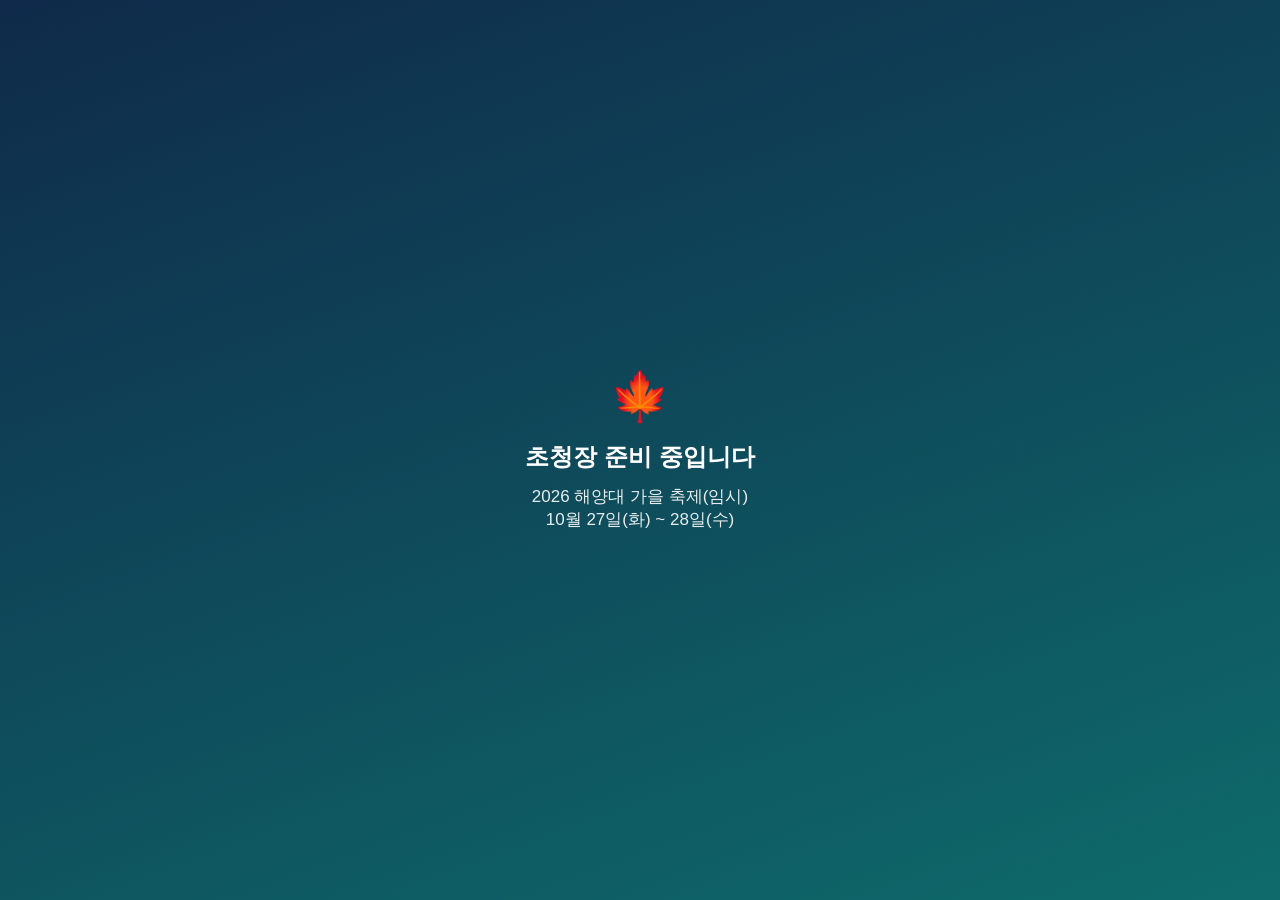
==== index.html @ 3a044461 "0단계: 준비 - 임시 첫 화면, 안내 문서, 출처 기록 파일 Co-Authored-By: Claude Opus 5.5 <noreply@anthropic.com>" ====
<!DOCTYPE html>
<html lang="ko">
<head>
  <meta charset="UTF-8">
  <meta name="viewport" content="width=device-width, initial-scale=1, viewport-fit=cover">
  <title>2026 해양대 가을 축제 초청장</title>
  <style>
    html, body { margin: 0; height: 100%; }
    body {
      display: flex; align-items: center; justify-content: center;
      background: linear-gradient(160deg, #0f2a4a, #0e6b6b);
      color: #fff; font-family: -apple-system, "Apple SD Gothic Neo", "Malgun Gothic", sans-serif;
      text-align: center; padding: 16px; box-sizing: border-box;
    }
    h1 { font-size: 24px; margin: 0 0 12px; }
    p { font-size: 17px; margin: 0; opacity: .9; }
    .leaf { font-size: 48px; margin-bottom: 16px; }
  </style>
</head>
<body>
  <main>
    <div class="leaf">🍁</div>
    <h1>초청장 준비 중입니다</h1>
    <p>2026 해양대 가을 축제(임시)<br>10월 27일(화) ~ 28일(수)</p>
  </main>
</body>
</html>
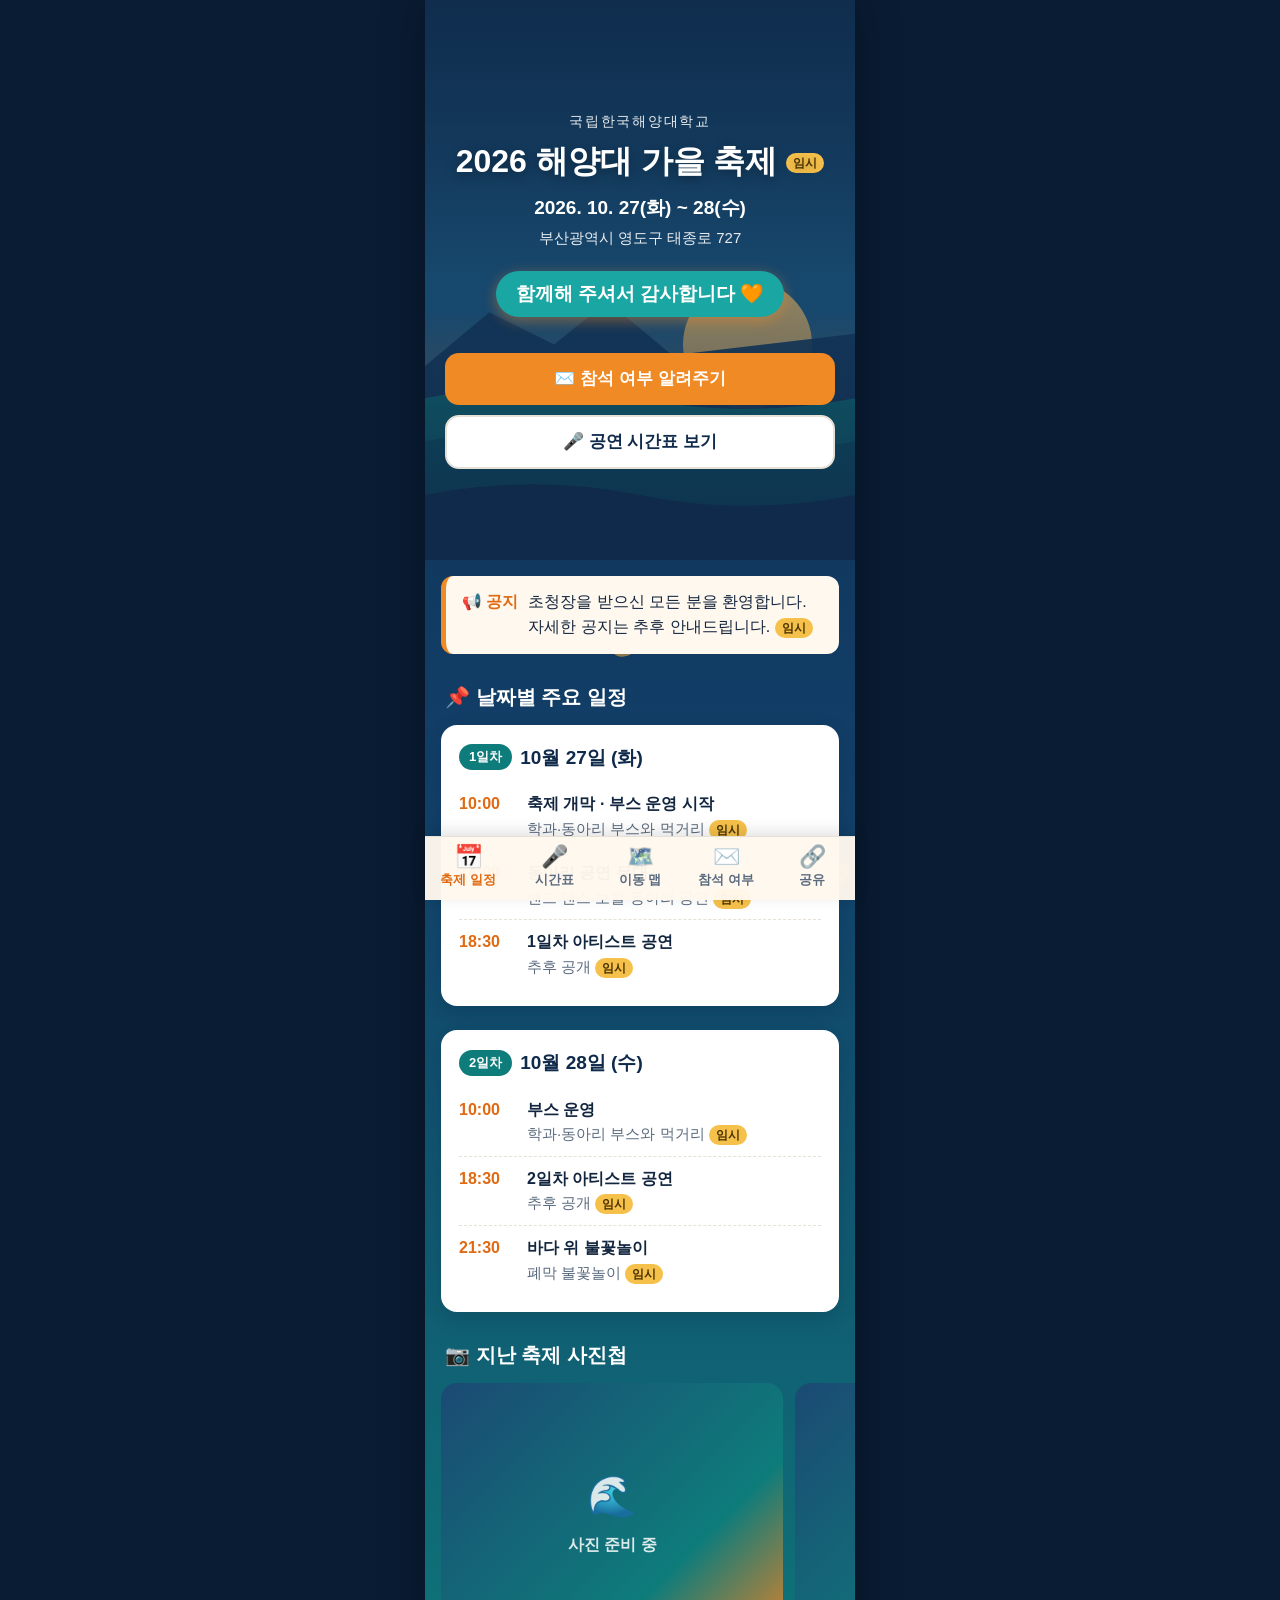
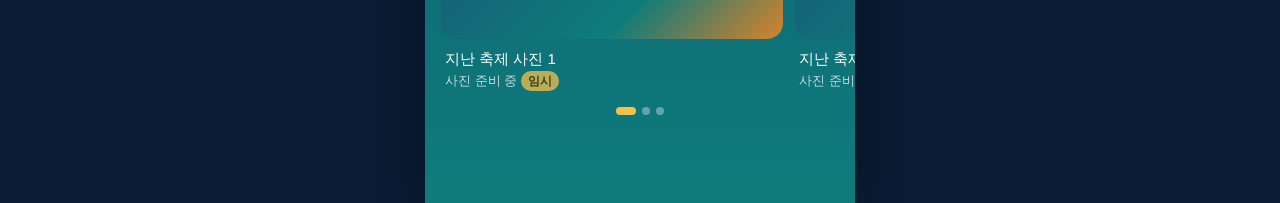
==== commit 93130a23: "1~4단계: 폰 화면 뼈대, 축제 일정, 아티스트 시간표, 이동 맵 Co-Authored-By: Claude Opus 5.5 <noreply@anthropic.com>" ====
--- a/index.html
+++ b/index.html
@@ -3,25 +3,57 @@
 <head>
   <meta charset="UTF-8">
   <meta name="viewport" content="width=device-width, initial-scale=1, viewport-fit=cover">
+  <meta name="theme-color" content="#0f2a4a">
+  <meta name="format-detection" content="telephone=no">
   <title>2026 해양대 가을 축제 초청장</title>
-  <style>
-    html, body { margin: 0; height: 100%; }
-    body {
-      display: flex; align-items: center; justify-content: center;
-      background: linear-gradient(160deg, #0f2a4a, #0e6b6b);
-      color: #fff; font-family: -apple-system, "Apple SD Gothic Neo", "Malgun Gothic", sans-serif;
-      text-align: center; padding: 16px; box-sizing: border-box;
-    }
-    h1 { font-size: 24px; margin: 0 0 12px; }
-    p { font-size: 17px; margin: 0; opacity: .9; }
-    .leaf { font-size: 48px; margin-bottom: 16px; }
-  </style>
+  <meta name="description" content="2026년 10월 27일(화) ~ 28일(수), 국립한국해양대학교 가을 축제에 초대합니다.">
+
+  <!-- 카카오톡·문자 미리보기 (카톡은 이 부분만 읽어요. 축제 이름이 바뀌면 여기도 바꿔야 해요) -->
+  <meta property="og:type" content="website">
+  <meta property="og:site_name" content="국립한국해양대학교">
+  <meta property="og:title" content="2026 해양대 가을 축제 초청장">
+  <meta property="og:description" content="10월 27일(화) ~ 28일(수) · 부산 영도 국립한국해양대학교">
+  <meta property="og:image" content="https://park03059-netizen.github.io/festival-invitation/images/og-image.png">
+  <meta property="og:image:width" content="1200">
+  <meta property="og:image:height" content="630">
+  <meta property="og:url" content="https://park03059-netizen.github.io/festival-invitation/">
+
+  <link rel="icon" href="data:image/svg+xml,<svg xmlns='http://www.w3.org/2000/svg' viewBox='0 0 100 100'><text y='.9em' font-size='90'>🍁</text></svg>">
+  <link rel="stylesheet" href="css/style.css">
 </head>
 <body>
-  <main>
-    <div class="leaf">🍁</div>
-    <h1>초청장 준비 중입니다</h1>
-    <p>2026 해양대 가을 축제(임시)<br>10월 27일(화) ~ 28일(수)</p>
-  </main>
+  <div class="app" id="app">
+    <canvas id="leaves" class="leaves" aria-hidden="true"></canvas>
+
+    <main id="main">
+      <!-- ① 축제 일정 -->
+      <section class="page" id="page-schedule" aria-label="축제 일정"></section>
+      <!-- ② 아티스트 시간표 -->
+      <section class="page" id="page-artists" aria-label="아티스트 시간표" hidden></section>
+      <!-- ③ 이동 맵 -->
+      <section class="page" id="page-map" aria-label="이동 맵" hidden></section>
+      <!-- ④ 참석 여부 -->
+      <section class="page" id="page-rsvp" aria-label="참석 여부" hidden></section>
+      <!-- ⑤ 초청장 공유 -->
+      <section class="page" id="page-share" aria-label="초청장 공유" hidden></section>
+    </main>
+
+    <nav class="tabbar" aria-label="메뉴">
+      <a href="#schedule" data-tab="schedule"><span class="ti" aria-hidden="true">📅</span><span>축제 일정</span></a>
+      <a href="#artists" data-tab="artists"><span class="ti" aria-hidden="true">🎤</span><span>시간표</span></a>
+      <a href="#map" data-tab="map"><span class="ti" aria-hidden="true">🗺️</span><span>이동 맵</span></a>
+      <a href="#rsvp" data-tab="rsvp"><span class="ti" aria-hidden="true">✉️</span><span>참석 여부</span></a>
+      <a href="#share" data-tab="share"><span class="ti" aria-hidden="true">🔗</span><span>공유</span></a>
+    </nav>
+
+    <div class="toast" id="toast" role="status" aria-live="polite"></div>
+  </div>
+
+  <noscript><p style="color:#fff;padding:16px">이 초청장은 자바스크립트가 켜져 있어야 보여요.</p></noscript>
+
+  <script src="config.js"></script>
+  <script src="js/app.js"></script>
+  <script src="js/rsvp.js"></script>
+  <script src="js/share.js"></script>
 </body>
 </html>
--- a/css/style.css
+++ b/css/style.css
@@ -0,0 +1,417 @@
+/* ===== 색상 (여기서 바꾸면 전체 색이 바뀌어요) ===== */
+:root {
+  --navy: #0f2a4a;
+  --navy-2: #163b64;
+  --teal: #0e7c7b;
+  --teal-2: #1aa6a2;
+  --orange: #f08a24;
+  --orange-2: #e06a12;
+  --yellow: #f6c14b;
+  --cream: #fff8ee;
+  --card: #ffffff;
+  --ink: #13263f;
+  --muted: #5b6b7f;
+  --line: #e6e0d6;
+  --radius: 16px;
+  --tab-h: 64px;
+  --safe-b: env(safe-area-inset-bottom, 0px);
+}
+
+* { box-sizing: border-box; }
+html { -webkit-text-size-adjust: 100%; text-size-adjust: 100%; }
+body {
+  margin: 0;
+  background: #0a1c33;
+  color: var(--ink);
+  font-family: -apple-system, BlinkMacSystemFont, "Apple SD Gothic Neo", "Malgun Gothic", "Noto Sans KR", sans-serif;
+  font-size: 16px;
+  line-height: 1.55;
+  word-break: keep-all;
+  overflow-wrap: anywhere;
+  overflow-x: hidden;
+}
+img { max-width: 100%; display: block; }
+button, input, select, textarea { font: inherit; color: inherit; }
+button { cursor: pointer; }
+a { color: inherit; }
+[hidden] { display: none !important; }
+.sr-only { position: absolute; width: 1px; height: 1px; overflow: hidden; clip: rect(0 0 0 0); white-space: nowrap; }
+
+/* ===== 폰 크기 틀 (PC에서는 가운데) ===== */
+.app {
+  position: relative;
+  max-width: 430px;
+  min-height: 100vh;
+  margin: 0 auto;
+  background: linear-gradient(180deg, var(--navy) 0%, #12406a 45%, var(--teal) 100%);
+  overflow-x: hidden;
+  box-shadow: 0 0 40px rgba(0,0,0,.35);
+}
+main { position: relative; z-index: 1; padding-bottom: calc(var(--tab-h) + var(--safe-b) + 24px); }
+.page { padding: 0 16px; }
+.page > h2, .sec-title {
+  color: #fff; font-size: 20px; margin: 28px 4px 12px; display: flex; align-items: center; gap: 8px;
+}
+.page-head { padding: 28px 4px 4px; color: #fff; }
+.page-head h1 { margin: 0; font-size: 26px; }
+.page-head p { margin: 4px 0 0; opacity: .85; }
+
+/* 낙엽: 글자 뒤에서 떨어지고, 눌러도 통과돼요 */
+.leaves {
+  position: fixed; top: 0; left: 50%; transform: translateX(-50%);
+  width: 100%; max-width: 430px; height: 100vh;
+  pointer-events: none; z-index: 0;
+}
+
+/* ===== 아래 탭 메뉴 ===== */
+.tabbar {
+  position: fixed; bottom: 0; left: 50%; transform: translateX(-50%);
+  width: 100%; max-width: 430px; z-index: 20;
+  display: grid; grid-template-columns: repeat(5, 1fr);
+  height: calc(var(--tab-h) + var(--safe-b));
+  padding-bottom: var(--safe-b);
+  background: rgba(255, 248, 238, .97);
+  border-top: 1px solid var(--line);
+  box-shadow: 0 -4px 16px rgba(0,0,0,.12);
+}
+.tabbar a {
+  display: flex; flex-direction: column; align-items: center; justify-content: center; gap: 2px;
+  text-decoration: none; font-size: 13px; font-weight: 600; color: var(--muted);
+  min-height: 48px; -webkit-tap-highlight-color: transparent;
+}
+.tabbar .ti { font-size: 22px; line-height: 1; filter: grayscale(.6); }
+.tabbar a[aria-current="page"] { color: var(--orange-2); }
+.tabbar a[aria-current="page"] .ti { filter: none; transform: scale(1.08); }
+
+/* ===== 공통 카드·버튼 ===== */
+.card {
+  background: var(--card); border-radius: var(--radius); padding: 18px;
+  box-shadow: 0 6px 20px rgba(5, 20, 40, .18);
+}
+.card + .card { margin-top: 12px; }
+.btn {
+  display: inline-flex; align-items: center; justify-content: center; gap: 8px;
+  min-height: 52px; padding: 12px 18px; border-radius: 14px; border: 0;
+  font-size: 17px; font-weight: 700; text-decoration: none; text-align: center;
+  background: var(--orange); color: #fff; width: 100%;
+  -webkit-tap-highlight-color: transparent; transition: transform .1s, filter .15s;
+}
+.btn:active { transform: scale(.98); filter: brightness(.95); }
+.btn:disabled { opacity: .5; cursor: not-allowed; }
+.btn.secondary { background: var(--navy-2); }
+.btn.ghost { background: #fff; color: var(--navy); border: 2px solid var(--line); }
+.btn.kakao { background: #fee500; color: #191600; }
+.btn-row { display: grid; grid-template-columns: 1fr 1fr; gap: 10px; }
+.btn-col { display: grid; gap: 10px; }
+.temp {
+  display: inline-block; font-size: 12px; font-weight: 700; line-height: 1;
+  padding: 4px 7px; border-radius: 999px; background: var(--yellow); color: #4a3200; vertical-align: middle;
+}
+:focus-visible { outline: 3px solid var(--yellow); outline-offset: 2px; }
+
+.toast {
+  position: fixed; left: 50%; bottom: calc(var(--tab-h) + var(--safe-b) + 16px);
+  transform: translate(-50%, 20px); opacity: 0; pointer-events: none;
+  background: rgba(15, 42, 74, .95); color: #fff; padding: 12px 18px; border-radius: 12px;
+  font-size: 15px; z-index: 50; max-width: calc(100% - 32px); width: max-content; text-align: center;
+  transition: opacity .25s, transform .25s;
+}
+.toast.show { opacity: 1; transform: translate(-50%, 0); }
+
+/* ===== ① 첫 화면 ===== */
+.hero {
+  position: relative; margin: 0 -16px; padding: 48px 20px 28px; color: #fff; text-align: center;
+  min-height: 560px; display: flex; flex-direction: column; justify-content: center; overflow: hidden;
+}
+.hero-bg { position: absolute; inset: 0; z-index: -1; background-size: cover; background-position: center; }
+.hero-bg::after {
+  content: ""; position: absolute; inset: 0;
+  background: linear-gradient(180deg, rgba(15,42,74,.55) 0%, rgba(15,42,74,.35) 50%, rgba(15,42,74,.9) 100%);
+}
+.hero-bg svg { position: absolute; inset: 0; width: 100%; height: 100%; }
+.invitee {
+  display: inline-block; margin: 0 auto 16px; padding: 8px 16px; border-radius: 999px;
+  background: rgba(255,255,255,.16); border: 1px solid rgba(255,255,255,.35);
+  font-size: 17px; font-weight: 700;
+}
+.invitee b { color: var(--yellow); }
+.hero-kicker { margin: 0; letter-spacing: .12em; font-size: 14px; opacity: .9; }
+.hero h1 { margin: 8px 0 12px; font-size: 32px; line-height: 1.25; text-shadow: 0 2px 12px rgba(0,0,0,.35); }
+.hero-date { margin: 0; font-size: 19px; font-weight: 700; }
+.hero-place { margin: 4px 0 0; font-size: 15px; opacity: .9; }
+.status {
+  margin: 22px auto 14px; display: inline-block; padding: 8px 20px; border-radius: 999px;
+  background: var(--orange); color: #fff; font-weight: 800; font-size: 22px;
+  box-shadow: 0 4px 14px rgba(240,138,36,.45);
+}
+.status.live { background: #e0463a; animation: pulse 1.6s ease-in-out infinite; }
+.status.after { background: var(--teal-2); font-size: 19px; }
+@keyframes pulse { 50% { transform: scale(1.05); } }
+
+.countdown { display: flex; justify-content: center; gap: 8px; }
+.cd-unit { display: flex; flex-direction: column; align-items: center; gap: 6px; }
+.cd-digits { display: flex; gap: 3px; }
+.cd-label { font-size: 13px; opacity: .9; }
+.digit {
+  position: relative; width: 30px; height: 46px; perspective: 300px;
+  font-size: 28px; font-weight: 800; font-variant-numeric: tabular-nums;
+}
+.digit .d {
+  position: absolute; inset: 0; display: flex; align-items: center; justify-content: center;
+  background: var(--cream); color: var(--navy); border-radius: 7px;
+  box-shadow: 0 3px 8px rgba(0,0,0,.25); backface-visibility: hidden;
+}
+.digit .d::after { /* 달력 가운데 접힘선 */
+  content: ""; position: absolute; left: 0; right: 0; top: 50%; height: 1px; background: rgba(15,42,74,.18);
+}
+.digit .d.in { z-index: 2; transform-origin: 50% 0; animation: flipIn .5s cubic-bezier(.3,.8,.4,1); }
+.digit .d.out { z-index: 1; }
+@keyframes flipIn { from { transform: rotateX(95deg); filter: brightness(.7); } to { transform: rotateX(0); } }
+.cd-sep { align-self: flex-start; color: #fff; font-size: 24px; font-weight: 800; line-height: 46px; opacity: .7; }
+.hero-actions { margin-top: 22px; display: grid; gap: 10px; }
+
+.notice {
+  display: flex; gap: 10px; align-items: flex-start; margin-top: 16px;
+  background: var(--cream); border-left: 5px solid var(--orange); border-radius: 12px; padding: 14px 16px;
+}
+.notice strong { color: var(--orange-2); white-space: nowrap; }
+
+.day-cards { display: grid; gap: 12px; }
+.day-card h3 { margin: 0 0 10px; font-size: 19px; color: var(--navy); display: flex; gap: 8px; align-items: center; }
+.day-card h3 .day-chip { background: var(--teal); color: #fff; font-size: 13px; padding: 3px 10px; border-radius: 999px; }
+.hl { display: grid; grid-template-columns: 58px 1fr; gap: 10px; padding: 10px 0; border-top: 1px dashed var(--line); }
+.hl:first-of-type { border-top: 0; }
+.hl-time { font-weight: 800; color: var(--orange-2); font-variant-numeric: tabular-nums; }
+.hl-title { font-weight: 700; }
+.hl-desc { color: var(--muted); font-size: 15px; }
+
+.gallery {
+  display: flex; gap: 12px; overflow-x: auto; scroll-snap-type: x mandatory;
+  margin: 0 -16px; padding: 0 16px 6px; scrollbar-width: none; -webkit-overflow-scrolling: touch;
+}
+.gallery::-webkit-scrollbar { display: none; }
+.slide { flex: 0 0 86%; scroll-snap-align: center; margin: 0; }
+.slide .ph, .slide img {
+  width: 100%; aspect-ratio: 4 / 3; object-fit: cover; border-radius: var(--radius); background: #1d4d74;
+}
+.slide .ph {
+  display: flex; flex-direction: column; align-items: center; justify-content: center; gap: 6px;
+  color: rgba(255,255,255,.85); font-weight: 700;
+  background: linear-gradient(135deg, #1b4a73, var(--teal) 70%, #d9822b);
+}
+.slide .ph span { font-size: 40px; }
+.slide figcaption { color: #fff; padding: 8px 4px 0; font-size: 15px; }
+.slide figcaption small { display: block; opacity: .75; font-size: 13px; }
+.dots { display: flex; justify-content: center; gap: 6px; margin-top: 10px; }
+.dots i { width: 8px; height: 8px; border-radius: 50%; background: rgba(255,255,255,.35); transition: background .2s, width .2s; }
+.dots i.on { background: var(--yellow); width: 20px; border-radius: 4px; }
+
+/* ===== ② 시간표 ===== */
+.seg {
+  display: grid; grid-template-columns: 1fr 1fr; gap: 6px; padding: 5px;
+  background: rgba(255,255,255,.14); border-radius: 14px; margin: 16px 0;
+}
+.seg button {
+  min-height: 50px; border: 0; border-radius: 10px; background: transparent; color: #fff;
+  font-weight: 700; font-size: 16px;
+}
+.seg button small { display: block; font-weight: 500; font-size: 13px; opacity: .85; }
+.seg button[aria-selected="true"] { background: var(--cream); color: var(--navy); }
+.reveal-note { color: #fff; opacity: .9; font-size: 15px; margin: 0 4px 12px; }
+.slots { list-style: none; margin: 0; padding: 0; display: grid; gap: 10px; }
+.slot {
+  display: grid; grid-template-columns: 56px 64px 1fr; gap: 12px; align-items: center;
+  background: var(--card); border-radius: var(--radius); padding: 14px; position: relative;
+  box-shadow: 0 4px 14px rgba(5,20,40,.15); border: 3px solid transparent;
+}
+.slot-time { font-weight: 800; color: var(--navy); font-variant-numeric: tabular-nums; line-height: 1.25; }
+.slot-time small { display: block; color: var(--muted); font-weight: 500; font-size: 13px; }
+.slot-thumb {
+  width: 64px; height: 64px; border-radius: 50%; overflow: hidden;
+  display: flex; align-items: center; justify-content: center; font-size: 30px; background: #eef4f7;
+}
+.slot-thumb img { width: 100%; height: 100%; object-fit: cover; }
+.slot-thumb.silhouette { background: linear-gradient(160deg, #2a4f78, #0f2a4a); }
+.slot-thumb.silhouette svg { width: 70%; height: 70%; margin-top: 18%; }
+.slot-info strong { display: block; font-size: 17px; }
+.slot-info p { margin: 2px 0 0; color: var(--muted); font-size: 14px; }
+.kind { display: inline-block; font-size: 12px; font-weight: 700; padding: 2px 8px; border-radius: 999px; margin-bottom: 4px; background: #eef4f7; color: var(--teal); }
+.slot.type-artist .kind { background: #fff0e0; color: var(--orange-2); }
+.slot.type-fireworks .kind { background: #fdeaf1; color: #c2185b; }
+.slot.hidden-artist strong { color: var(--muted); }
+.slot.past { opacity: .55; }
+.slot.live { border-color: var(--orange); box-shadow: 0 0 0 4px rgba(240,138,36,.25), 0 8px 20px rgba(5,20,40,.25); }
+.live-badge {
+  position: absolute; top: -10px; right: 12px; background: #e0463a; color: #fff;
+  font-size: 12px; font-weight: 800; padding: 3px 10px; border-radius: 999px;
+}
+
+/* ===== ③ 이동 맵 ===== */
+.map-wrap { position: relative; margin-top: 16px; }
+.map-stage {
+  position: relative; overflow: hidden; border-radius: var(--radius); background: #dfeee9;
+  aspect-ratio: 4 / 3.4; touch-action: none; user-select: none; -webkit-user-select: none;
+  box-shadow: 0 6px 20px rgba(5,20,40,.25);
+}
+.map-layer { position: absolute; inset: 0; transform-origin: 0 0; will-change: transform; --inv: 1; }
+.map-layer > img, .map-layer > svg { width: 100%; height: 100%; object-fit: contain; pointer-events: none; }
+.marker {
+  position: absolute; transform: translate(-50%, -100%) scale(var(--inv)); transform-origin: 50% 100%;
+  display: flex; flex-direction: column; align-items: center; pointer-events: none;
+}
+.marker .pin {
+  width: 38px; height: 38px; border-radius: 50% 50% 50% 0; transform: rotate(-45deg);
+  background: var(--orange); display: flex; align-items: center; justify-content: center;
+  box-shadow: 0 3px 8px rgba(0,0,0,.3); border: 2px solid #fff;
+}
+.marker .pin span { transform: rotate(45deg); font-size: 18px; }
+.marker .lbl {
+  order: -1; margin-bottom: 4px; background: rgba(15,42,74,.9); color: #fff;
+  font-size: 12px; font-weight: 700; padding: 2px 8px; border-radius: 8px; white-space: nowrap;
+}
+.marker[data-type="toilet"] .pin { background: #3b82c4; }
+.marker[data-type="medical"] .pin { background: #e0463a; }
+.marker[data-type="parking"] .pin { background: #34495e; }
+.marker[data-type="food"] .pin { background: #d9a21b; }
+.marker[data-type="booth"] .pin { background: var(--teal); }
+.map-ctrl { position: absolute; right: 10px; top: 10px; display: grid; gap: 6px; z-index: 2; }
+.map-ctrl button {
+  width: 48px; height: 48px; border-radius: 12px; border: 0; background: #fff; color: var(--navy);
+  font-size: 22px; font-weight: 800; box-shadow: 0 2px 8px rgba(0,0,0,.2);
+}
+.map-hint { color: #fff; opacity: .85; font-size: 14px; margin: 8px 4px 0; }
+.chips { display: flex; flex-wrap: wrap; gap: 8px; margin-top: 12px; }
+.chip {
+  min-height: 44px; padding: 8px 14px; border-radius: 999px; border: 2px solid rgba(255,255,255,.4);
+  background: rgba(255,255,255,.12); color: #fff; font-weight: 700; font-size: 15px;
+}
+.chip[aria-pressed="false"] { opacity: .5; text-decoration: line-through; }
+.addr { display: flex; align-items: center; gap: 10px; justify-content: space-between; }
+.addr p { margin: 0; font-weight: 700; }
+.addr small { display: block; color: var(--muted); font-weight: 500; }
+.addr .btn { width: auto; min-height: 48px; padding: 8px 14px; font-size: 15px; flex-shrink: 0; }
+.nav-apps { display: grid; grid-template-columns: repeat(3, 1fr); gap: 8px; margin-top: 14px; }
+.nav-apps .btn { font-size: 15px; padding: 10px 6px; flex-direction: column; gap: 2px; min-height: 64px; }
+.nav-apps .btn small { font-weight: 500; font-size: 12px; opacity: .85; }
+.nav-apps .kakaomap { background: #fee500; color: #191600; }
+.nav-apps .naver { background: #03c75a; }
+.nav-apps .tmap { background: #2d3bf0; }
+details.acc { background: var(--card); border-radius: 14px; margin-top: 10px; overflow: hidden; }
+details.acc summary {
+  list-style: none; min-height: 56px; padding: 14px 16px; font-weight: 700; font-size: 17px;
+  display: flex; align-items: center; justify-content: space-between; cursor: pointer;
+}
+details.acc summary::-webkit-details-marker { display: none; }
+details.acc summary::after { content: "＋"; color: var(--orange-2); font-size: 20px; }
+details.acc[open] summary::after { content: "－"; }
+details.acc ul { margin: 0; padding: 0 16px 16px 34px; color: var(--ink); }
+details.acc li + li { margin-top: 4px; }
+
+/* ===== ④ 참석 여부 ===== */
+.form-card label.field { display: block; margin-top: 18px; }
+.field > span { display: block; font-weight: 700; margin-bottom: 6px; }
+.field > span em { font-style: normal; color: #d33; font-size: 14px; margin-left: 4px; }
+.field > span small { color: var(--muted); font-weight: 500; }
+.input {
+  width: 100%; min-height: 52px; padding: 12px 14px; border-radius: 12px;
+  border: 2px solid var(--line); background: #fff; font-size: 17px;
+}
+.input:focus { border-color: var(--teal-2); outline: none; }
+textarea.input { min-height: 96px; resize: vertical; }
+.choice3 { display: grid; gap: 8px; }
+.choice3 button {
+  min-height: 56px; border-radius: 14px; border: 2px solid var(--line); background: #fff;
+  font-size: 17px; font-weight: 700; display: flex; align-items: center; gap: 10px; padding: 0 16px;
+}
+.choice3 button[aria-checked="true"] { border-color: var(--orange); background: #fff4e8; color: var(--orange-2); }
+.choice3 button span { font-size: 22px; }
+.stepper { display: flex; align-items: center; gap: 12px; }
+.stepper button {
+  width: 52px; height: 52px; border-radius: 12px; border: 2px solid var(--line); background: #fff;
+  font-size: 24px; font-weight: 800; color: var(--navy);
+}
+.stepper output { min-width: 60px; text-align: center; font-size: 20px; font-weight: 800; }
+.checks { display: grid; gap: 8px; }
+.check {
+  display: flex; align-items: center; gap: 12px; min-height: 52px; padding: 10px 14px;
+  border: 2px solid var(--line); border-radius: 12px; background: #fff; font-weight: 600;
+}
+.check input { width: 24px; height: 24px; accent-color: var(--orange); flex-shrink: 0; }
+.check:has(input:checked) { border-color: var(--orange); background: #fff4e8; }
+.consent { margin-top: 12px; background: #f6f8fa; border-radius: 12px; padding: 12px 14px; font-size: 14px; color: var(--muted); }
+.consent ul { margin: 6px 0 10px; padding-left: 18px; }
+.err { color: #c62828; font-size: 14px; font-weight: 600; margin-top: 6px; }
+.hp { position: absolute; left: -9999px; width: 1px; height: 1px; overflow: hidden; }
+.banner {
+  border-radius: 12px; padding: 14px 16px; margin-top: 16px; font-weight: 600;
+  background: var(--cream); color: var(--navy); border-left: 5px solid var(--teal-2);
+}
+.banner.warn { border-left-color: var(--orange); }
+.done { text-align: center; }
+.done .big { font-size: 56px; line-height: 1; margin: 6px 0 10px; }
+.done h2 { margin: 0 0 6px; color: var(--navy); }
+.summary { text-align: left; background: #f6f8fa; border-radius: 12px; padding: 12px 16px; margin: 16px 0; }
+.summary div { display: flex; justify-content: space-between; gap: 12px; padding: 4px 0; }
+.summary dt { color: var(--muted); }
+.summary dd { margin: 0; font-weight: 700; text-align: right; }
+
+/* ===== ⑤ 공유 ===== */
+.invite-card {
+  position: relative; overflow: hidden; border-radius: 20px; padding: 28px 22px; color: #fff; text-align: center;
+  background: linear-gradient(160deg, #0f2a4a 0%, #134a73 50%, #0e7c7b 100%);
+  box-shadow: 0 10px 30px rgba(0,0,0,.3); margin-top: 16px;
+}
+.invite-card .ic-leaf { position: absolute; font-size: 44px; opacity: .9; }
+.invite-card .ic-leaf.a { top: -6px; left: 10px; transform: rotate(-20deg); }
+.invite-card .ic-leaf.b { bottom: 8px; right: 12px; transform: rotate(25deg); font-size: 36px; }
+.invite-card .ic-to { font-size: 18px; font-weight: 700; margin: 10px 0 14px; min-height: 1.5em; }
+.invite-card .ic-to b { color: var(--yellow); }
+.invite-card .ic-school { letter-spacing: .12em; font-size: 13px; opacity: .9; margin: 0; }
+.invite-card h3 { font-size: 26px; margin: 6px 0 12px; line-height: 1.3; }
+.invite-card .ic-date { font-weight: 800; font-size: 18px; margin: 0; color: var(--yellow); }
+.invite-card .ic-place { margin: 4px 0 0; font-size: 14px; opacity: .9; }
+.invite-card .ic-wave { margin: 18px -22px -28px; height: 40px; display: block; width: calc(100% + 44px); }
+.linkbox {
+  display: flex; gap: 8px; align-items: center; background: #f6f8fa; border-radius: 12px; padding: 10px 12px;
+  font-size: 14px; color: var(--muted); margin-top: 10px; word-break: break-all;
+}
+.overlay {
+  position: fixed; inset: 0; z-index: 60; background: rgba(5,15,30,.85);
+  display: flex; flex-direction: column; align-items: center; justify-content: center; gap: 14px; padding: 20px;
+}
+.overlay img { max-height: 65vh; width: auto; border-radius: 16px; }
+.overlay p { color: #fff; margin: 0; text-align: center; }
+.overlay .btn-col { width: 100%; max-width: 360px; }
+
+/* ===== 운영진 화면 ===== */
+.admin .page { padding-top: 20px; }
+.stats { display: grid; grid-template-columns: repeat(3, 1fr); gap: 8px; }
+.stat { background: var(--card); border-radius: 14px; padding: 12px 8px; text-align: center; }
+.stat b { display: block; font-size: 26px; color: var(--navy); }
+.stat span { font-size: 13px; color: var(--muted); }
+.stat.yes b { color: var(--teal); } .stat.no b { color: #999; } .stat.maybe b { color: var(--orange-2); }
+.stat.wide { grid-column: span 3; }
+.rows { display: grid; gap: 8px; margin-top: 12px; }
+.row { background: var(--card); border-radius: 12px; padding: 12px 14px; font-size: 15px; }
+.row .top { display: flex; justify-content: space-between; gap: 8px; font-weight: 700; }
+.row .meta { color: var(--muted); font-size: 14px; }
+.pill { font-size: 12px; padding: 2px 8px; border-radius: 999px; font-weight: 700; }
+.pill.yes { background: #e0f5f3; color: var(--teal); }
+.pill.no { background: #eee; color: #666; }
+.pill.maybe { background: #fff0e0; color: var(--orange-2); }
+
+/* ===== "동작 줄이기"를 켠 사람: 움직임 끄기 ===== */
+@media (prefers-reduced-motion: reduce) {
+  *, *::before, *::after { animation: none !important; transition: none !important; scroll-behavior: auto !important; }
+  .leaves { display: none; }
+}
+
+/* 아주 작은 폰 (가로 360px 이하) */
+@media (max-width: 360px) {
+  .hero h1 { font-size: 28px; }
+  .digit { width: 26px; height: 42px; font-size: 24px; }
+  .cd-sep { line-height: 42px; }
+  .slot { grid-template-columns: 50px 54px 1fr; gap: 10px; }
+  .slot-thumb { width: 54px; height: 54px; }
+  .tabbar a { font-size: 12px; }
+}
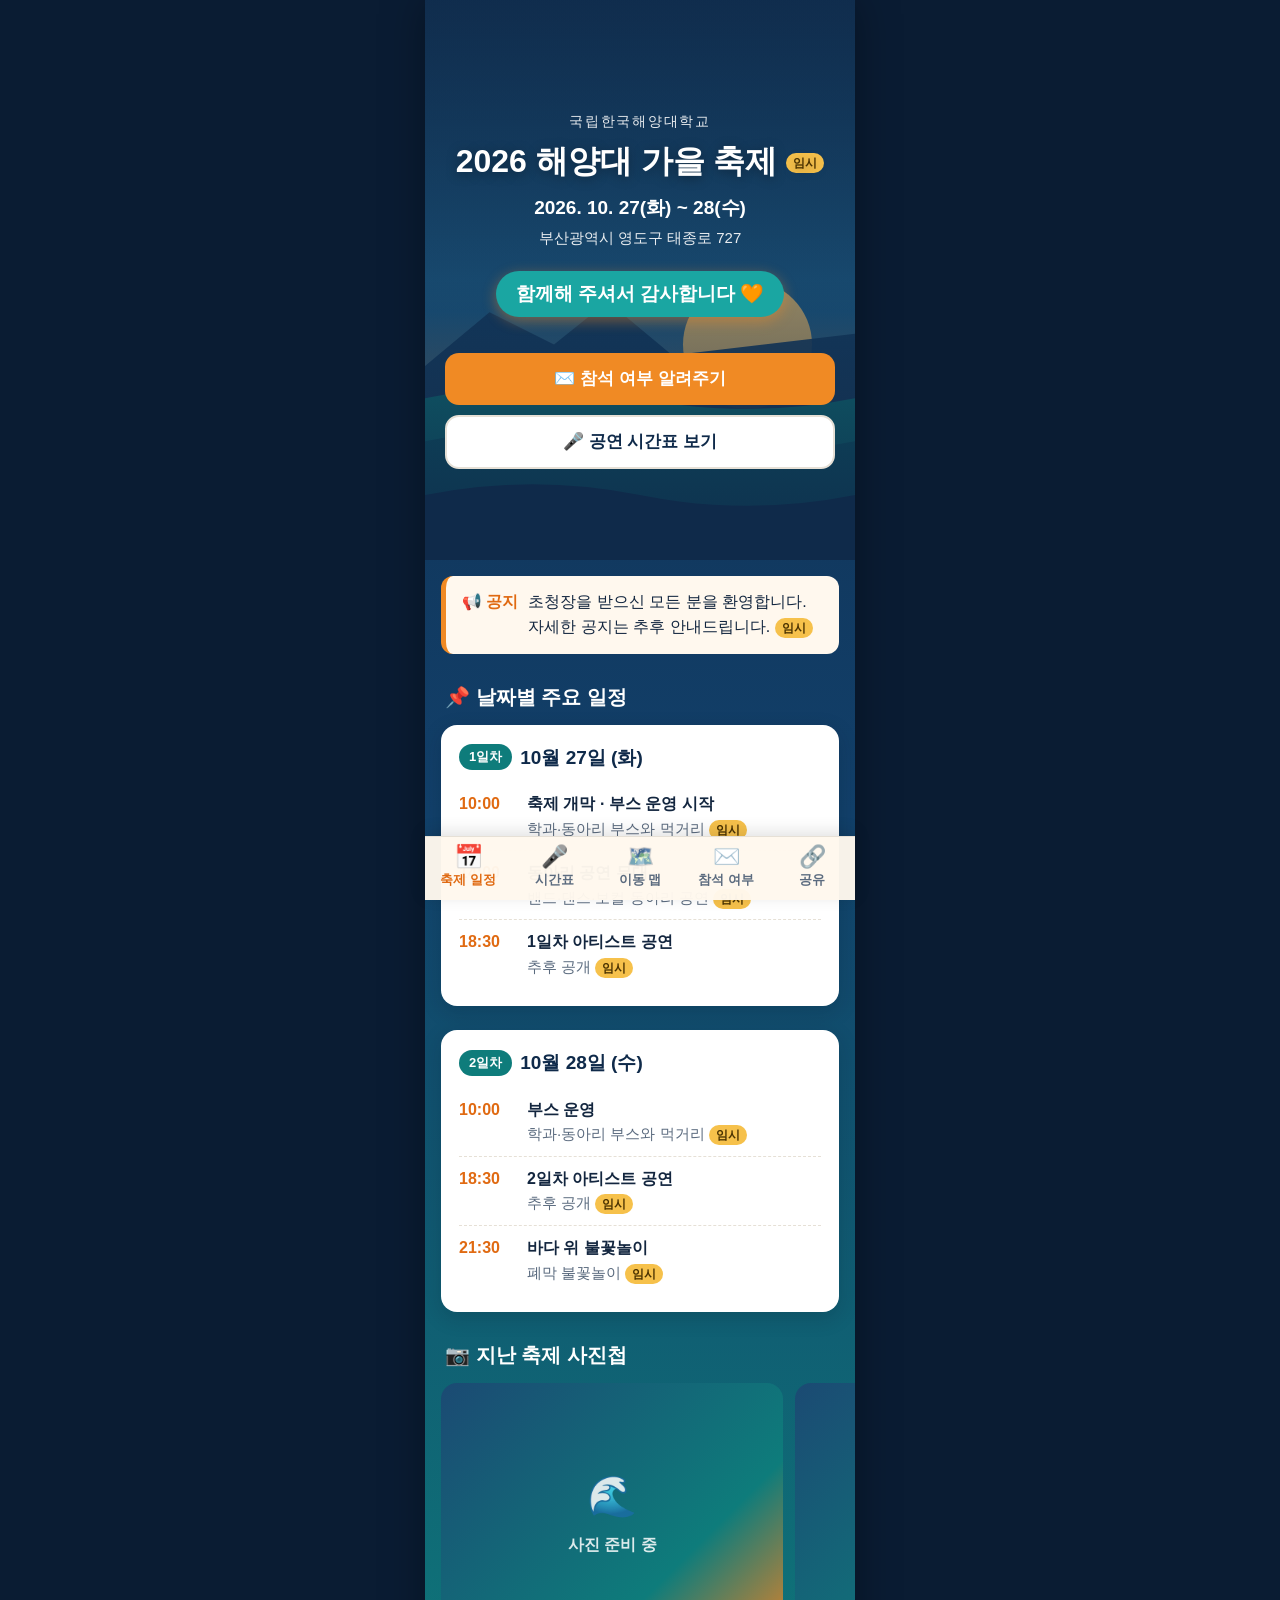
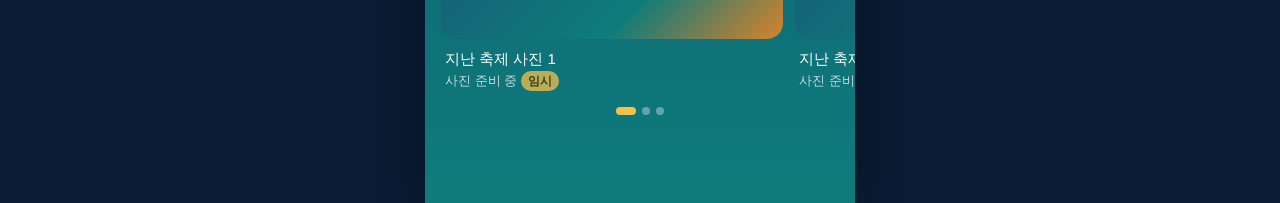
==== commit 288430c5: "아티스트 LINE-UP 포스터와 소개 영상 플레이어 추가 - 흑백+두 가지 색(듀오톤) 포스터 카드, 헤드라이너 우선 정렬 - 소개 영상: 영상 파일이 있으면 재생, 없으면 사진으" ====
--- a/index.html
+++ b/index.html
@@ -19,6 +19,9 @@
   <meta property="og:url" content="https://park03059-netizen.github.io/festival-invitation/">
 
   <link rel="icon" href="data:image/svg+xml,<svg xmlns='http://www.w3.org/2000/svg' viewBox='0 0 100 100'><text y='.9em' font-size='90'>🍁</text></svg>">
+  <link rel="preconnect" href="https://fonts.googleapis.com">
+  <link rel="preconnect" href="https://fonts.gstatic.com" crossorigin>
+  <link rel="stylesheet" href="https://fonts.googleapis.com/css2?family=Black+Han+Sans&display=swap" media="print" onload="this.media='all'"><!-- 포스터용 굵은 글꼴 (첫 화면 속도를 늦추지 않게 나중에 불러옴) -->
   <link rel="stylesheet" href="css/style.css">
 </head>
 <body>
@@ -53,6 +56,7 @@
 
   <script src="config.js"></script>
   <script src="js/app.js"></script>
+  <script src="js/lineup.js"></script>
   <script src="js/rsvp.js"></script>
   <script src="js/share.js"></script>
 </body>
--- a/css/style.css
+++ b/css/style.css
@@ -415,3 +415,75 @@
   .slot-thumb { width: 54px; height: 54px; }
   .tabbar a { font-size: 12px; }
 }
+
+/* ===== ② LINE-UP 포스터 ===== */
+.lineup-title { justify-content: space-between; font-family: "Black Han Sans", sans-serif; font-weight: 400; font-size: 26px; letter-spacing: .02em; }
+.lineup-title small { font-family: inherit; font-size: 13px; font-weight: 600; opacity: .8; font-family: -apple-system, "Apple SD Gothic Neo", "Malgun Gothic", sans-serif; }
+.lineup-track {
+  display: flex; gap: 12px; overflow-x: auto; scroll-snap-type: x mandatory;
+  margin: 0 -16px; padding: 4px 16px 10px; scrollbar-width: none; -webkit-overflow-scrolling: touch;
+}
+.lineup-track::-webkit-scrollbar { display: none; }
+.poster {
+  position: relative; flex: 0 0 78%; aspect-ratio: 3 / 4.2; scroll-snap-align: center;
+  border-radius: 18px; overflow: hidden; background: #07121f; color: #fff; isolation: isolate;
+  box-shadow: 0 12px 28px rgba(0,0,0,.4);
+}
+.poster.headliner { flex-basis: 86%; }
+.poster-img { position: absolute; inset: 0; z-index: -1; }
+.poster-img img { width: 100%; height: 100%; object-fit: cover; filter: grayscale(1) contrast(1.2) brightness(1.4); }
+.poster-sil { position: absolute; inset: 0; background: linear-gradient(180deg, #2a3140, #0b0f16); }
+.poster-sil svg { width: 100%; height: 100%; }
+/* 듀오톤: 흑백 사진 위에 남색(어두운 곳) + 주황(밝은 곳) */
+.poster-img .tone { position: absolute; inset: 0; background: linear-gradient(160deg, #f08a24 0%, #e0463a 45%, #0e7c7b 100%); mix-blend-mode: multiply; }
+.poster-img .tone::after { content: ""; position: absolute; inset: 0; background: #0f2a4a; mix-blend-mode: screen; opacity: .45; }
+.poster.locked .poster-img .tone { background: linear-gradient(160deg, #8a7bff, #0e7c7b); }
+.poster-img .grain {
+  position: absolute; inset: 0; opacity: .22; mix-blend-mode: overlay;
+  background-image: url("data:image/svg+xml,%3Csvg xmlns='http://www.w3.org/2000/svg' width='160' height='160'%3E%3Cfilter id='n'%3E%3CfeTurbulence type='fractalNoise' baseFrequency='.9' numOctaves='2' stitchTiles='stitch'/%3E%3C/filter%3E%3Crect width='100%25' height='100%25' filter='url(%23n)'/%3E%3C/svg%3E");
+}
+.poster::after { /* 아래쪽 글씨가 잘 보이게 어둡게 */
+  content: ""; position: absolute; inset: 45% 0 0; z-index: -1;
+  background: linear-gradient(180deg, rgba(7,18,31,0), rgba(7,18,31,.92));
+}
+.poster-top { position: absolute; top: 14px; left: 14px; right: 14px; display: flex; justify-content: space-between; align-items: center; gap: 8px; }
+.ptag { font-family: "Black Han Sans", sans-serif; font-size: 13px; letter-spacing: .08em; background: #f6c14b; color: #1b1300; padding: 4px 9px; border-radius: 4px; }
+.poster:not(.headliner) .ptag { background: #fff; color: var(--navy); }
+.pday { font-size: 13px; font-weight: 800; letter-spacing: .04em; text-shadow: 0 1px 6px rgba(0,0,0,.5); }
+.poster-bottom { position: absolute; left: 16px; right: 16px; bottom: 70px; }
+.ptime { margin: 0; font-size: 12px; font-weight: 800; letter-spacing: .12em; color: #f6c14b; }
+.pname {
+  margin: 2px 0 0; font-family: "Black Han Sans", "Apple SD Gothic Neo", sans-serif; font-weight: 400;
+  font-size: 46px; line-height: 1; letter-spacing: -.01em; text-transform: uppercase; word-break: keep-all;
+  text-shadow: 0 4px 18px rgba(0,0,0,.45);
+}
+.pname.long { font-size: 34px; }
+.poster.locked .pname { font-size: 34px; color: rgba(255,255,255,.92); }
+.psub { margin: 6px 0 0; font-size: 15px; font-weight: 700; }
+.pfest { margin: 8px 0 0; font-size: 10px; font-weight: 800; letter-spacing: .18em; opacity: .7; }
+.pplay {
+  position: absolute; left: 14px; right: 14px; bottom: 14px; min-height: 48px; border: 0; border-radius: 999px;
+  background: rgba(255,255,255,.95); color: var(--navy); font-weight: 800; font-size: 16px;
+  display: flex; align-items: center; justify-content: center; gap: 10px;
+}
+.pplay-ic { width: 26px; height: 26px; border-radius: 50%; background: var(--orange); position: relative; }
+.pplay-ic::after { content: ""; position: absolute; left: 10px; top: 7px; border-left: 10px solid #fff; border-top: 6px solid transparent; border-bottom: 6px solid transparent; }
+.pplay:active { transform: scale(.98); }
+
+/* 소개 영상 창 */
+.reel-ov {
+  position: fixed; inset: 0; z-index: 70; background: rgba(0,0,0,.92);
+  display: flex; flex-direction: column; align-items: center; justify-content: center; gap: 10px; padding: 12px;
+}
+.reel-frame {
+  position: relative; height: min(88vh, calc((100vw - 24px) * 16 / 9)); aspect-ratio: 9 / 16;
+  border-radius: 16px; overflow: hidden; background: #000;
+}
+@supports (height: 1dvh) { .reel-frame { height: min(88dvh, calc((100vw - 24px) * 16 / 9)); } }
+.reel-media { position: absolute; inset: 0; width: 100%; height: 100%; object-fit: cover; }
+video.reel-media { object-fit: contain; }
+.reel-progress { position: absolute; top: 10px; left: 12px; right: 56px; height: 3px; background: rgba(255,255,255,.3); border-radius: 2px; overflow: hidden; z-index: 2; pointer-events: none; }
+.reel-bar { display: block; height: 100%; width: 0; background: #fff; }
+.reel-close { position: absolute; top: 2px; right: 4px; z-index: 3; width: 48px; height: 48px; border: 0; background: transparent; color: #fff; font-size: 22px; text-shadow: 0 1px 4px #000; }
+.reel-end { position: absolute; left: 16px; right: 16px; bottom: 110px; z-index: 3; display: grid; gap: 10px; }
+.reel-hint { color: rgba(255,255,255,.7); font-size: 13px; margin: 0; min-height: 1em; }
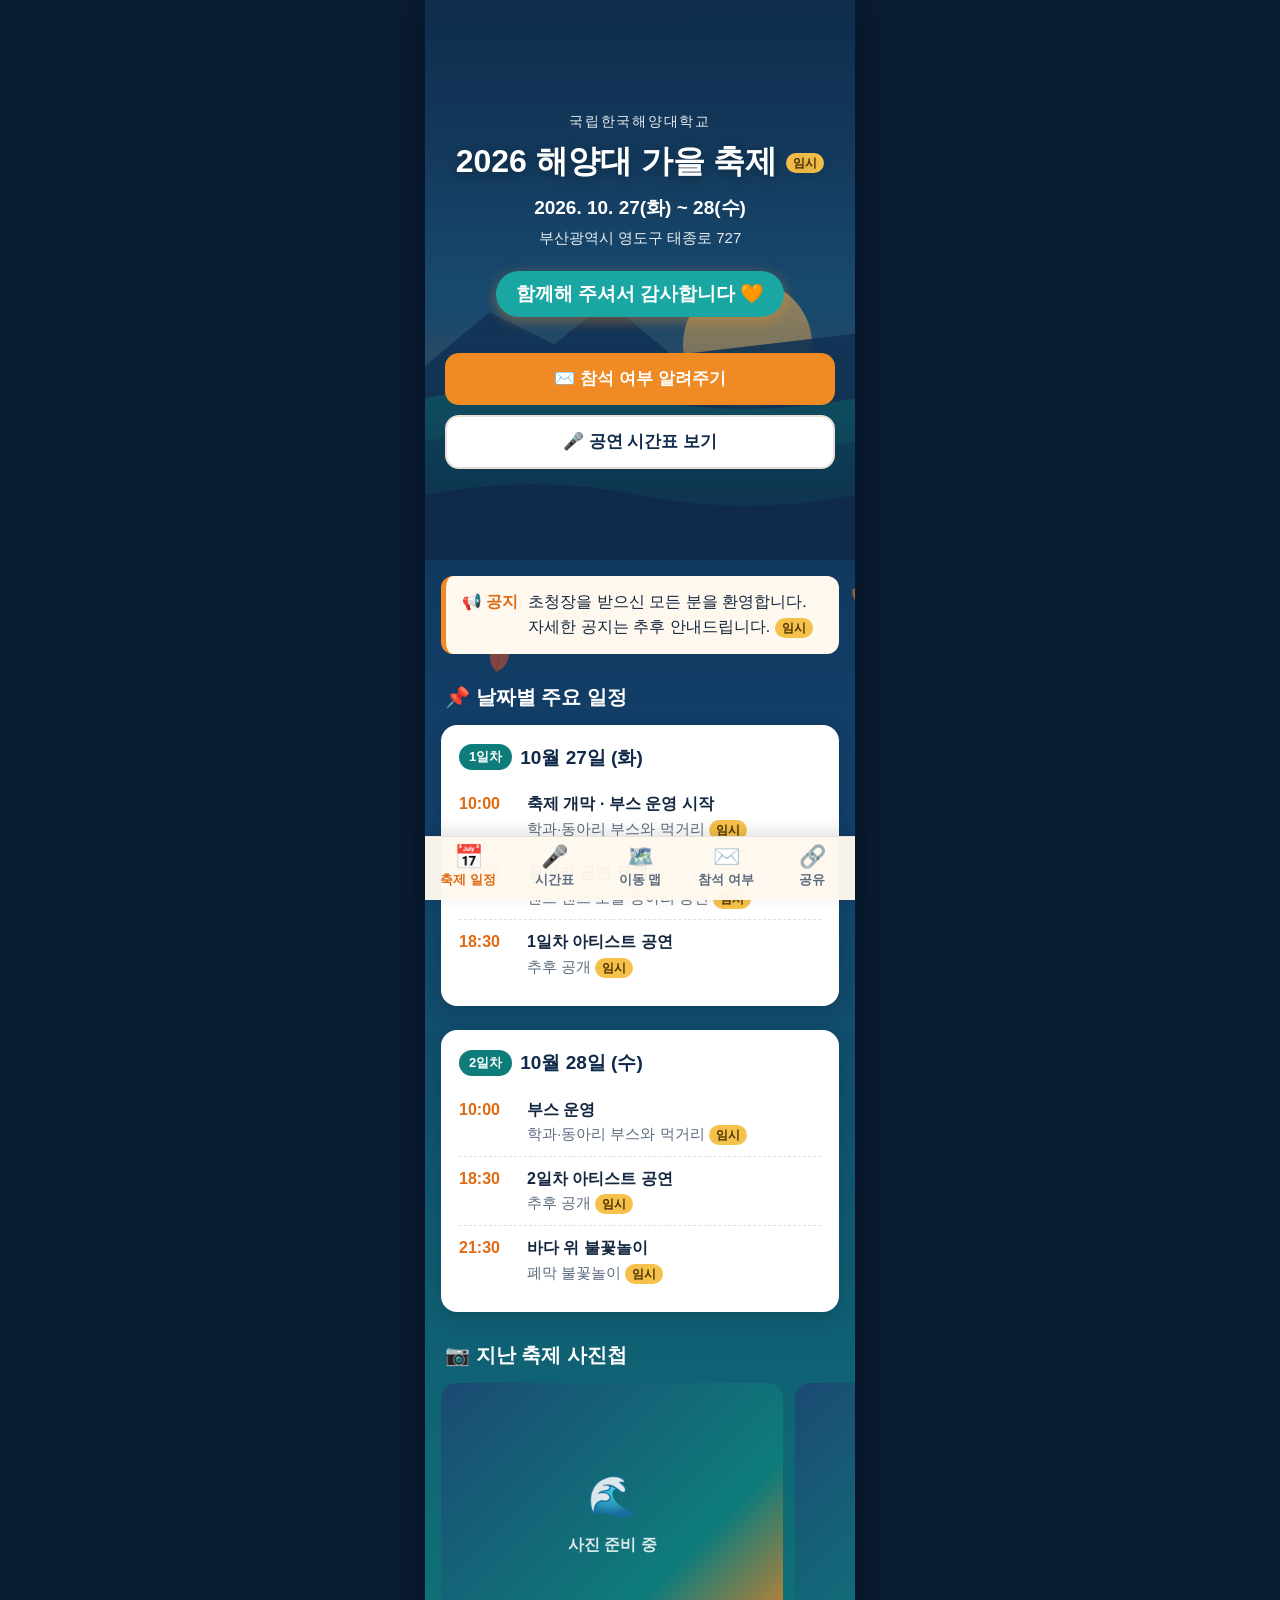
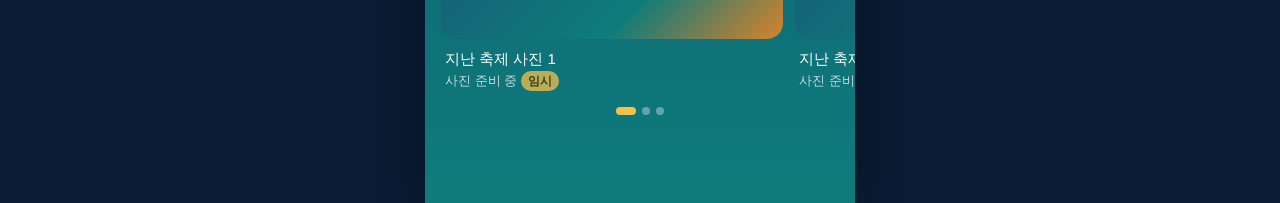
==== commit 3119654e: "웅장한 무대 그림과 소개 영상 록 배경음악 추가 - 조명 빔·불기둥·불꽃놀이·관객 실루엣 무대 그림 생성 (tools/make_stage_images.py) - COMING SOO" ====
--- a/index.html
+++ b/index.html
@@ -56,6 +56,7 @@
 
   <script src="config.js"></script>
   <script src="js/app.js"></script>
+  <script src="js/rockmusic.js"></script>
   <script src="js/lineup.js"></script>
   <script src="js/rsvp.js"></script>
   <script src="js/share.js"></script>
--- a/css/style.css
+++ b/css/style.css
@@ -431,11 +431,11 @@
 }
 .poster.headliner { flex-basis: 86%; }
 .poster-img { position: absolute; inset: 0; z-index: -1; }
-.poster-img img { width: 100%; height: 100%; object-fit: cover; filter: grayscale(1) contrast(1.2) brightness(1.4); }
+.poster-img img { width: 100%; height: 100%; object-fit: cover; filter: saturate(1.25) contrast(1.1); }
 .poster-sil { position: absolute; inset: 0; background: linear-gradient(180deg, #2a3140, #0b0f16); }
 .poster-sil svg { width: 100%; height: 100%; }
 /* 듀오톤: 흑백 사진 위에 남색(어두운 곳) + 주황(밝은 곳) */
-.poster-img .tone { position: absolute; inset: 0; background: linear-gradient(160deg, #f08a24 0%, #e0463a 45%, #0e7c7b 100%); mix-blend-mode: multiply; }
+.poster-img .tone { position: absolute; inset: 0; background: linear-gradient(160deg, #f08a24 0%, #e0463a 45%, #0e7c7b 100%); mix-blend-mode: soft-light; opacity: .75; }
 .poster-img .tone::after { content: ""; position: absolute; inset: 0; background: #0f2a4a; mix-blend-mode: screen; opacity: .45; }
 .poster.locked .poster-img .tone { background: linear-gradient(160deg, #8a7bff, #0e7c7b); }
 .poster-img .grain {
@@ -487,3 +487,17 @@
 .reel-close { position: absolute; top: 2px; right: 4px; z-index: 3; width: 48px; height: 48px; border: 0; background: transparent; color: #fff; font-size: 22px; text-shadow: 0 1px 4px #000; }
 .reel-end { position: absolute; left: 16px; right: 16px; bottom: 110px; z-index: 3; display: grid; gap: 10px; }
 .reel-hint { color: rgba(255,255,255,.7); font-size: 13px; margin: 0; min-height: 1em; }
+
+/* 소리 버튼 */
+.reel-mute { position: absolute; top: 2px; right: 50px; z-index: 3; width: 48px; height: 48px; border: 0; background: transparent; font-size: 20px; }
+
+/* 포스터: 천천히 다가오는 사진 + 지나가는 조명 */
+.poster-img img { animation: posterZoom 14s ease-in-out infinite alternate; transform-origin: 50% 40%; }
+@keyframes posterZoom { from { transform: scale(1.02); } to { transform: scale(1.12); } }
+.poster-img::after {
+  content: ""; position: absolute; inset: -20% -60%;
+  background: linear-gradient(105deg, transparent 40%, rgba(255,236,200,.28) 50%, transparent 60%);
+  mix-blend-mode: screen; animation: sweep 5.5s ease-in-out infinite; pointer-events: none;
+}
+@keyframes sweep { 0%, 55% { transform: translateX(-60%); } 100% { transform: translateX(60%); } }
+.poster.headliner { box-shadow: 0 0 0 2px rgba(246,193,75,.8), 0 14px 36px rgba(240,138,36,.35); }
